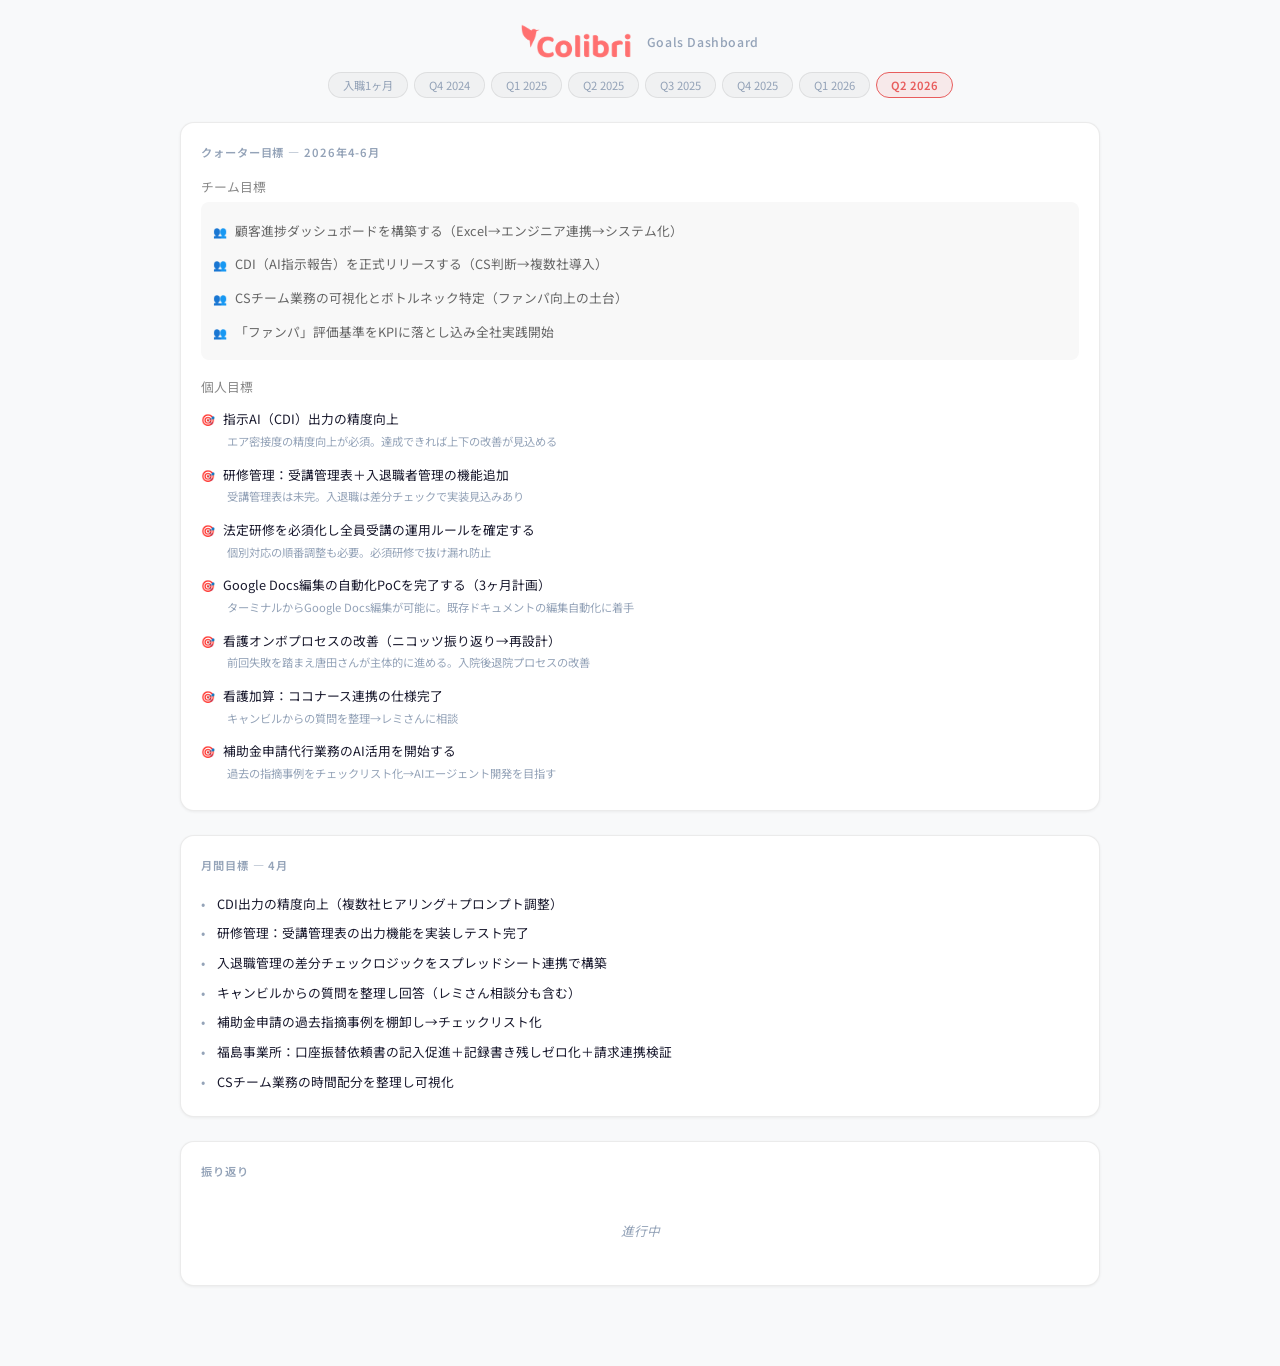
==== index.html @ 9af7ff1e "Initial commit: Colibri Goals Dashboard with Q1-Q2 2026 quarterly review data" ====
<!DOCTYPE html>
<html lang="ja">
<head>
  <meta charset="UTF-8">
  <meta name="viewport" content="width=device-width, initial-scale=1.0">
  <title>Colibri Goals Dashboard</title>
  <link rel="stylesheet" href="css/style.css">
</head>
<body>
  <div class="dashboard" id="app">

    <!-- Header -->
    <header class="header">
      <div class="header-brand">
        <img src="images/logo.png" alt="Colibri" class="header-logo">
        <span class="header-subtitle">Goals Dashboard</span>
      </div>
      <nav class="quarter-tabs" id="quarter-tabs"></nav>
    </header>

    <!-- Q Goals -->
    <section class="card section-gap" id="q-goals">
      <div class="card-title">クォーター目標</div>
      <div id="q-goals-content"></div>
    </section>

    <!-- Monthly Goals -->
    <section class="card section-gap" id="month-goals">
      <div class="card-title" id="month-goals-title">月間目標</div>
      <div id="month-goals-content"></div>
    </section>

    <!-- Review -->
    <section class="card section-gap" id="review">
      <div class="card-title">振り返り</div>
      <div id="review-content"></div>
    </section>

  </div>

  <script src="data/goals-data.js"></script>
  <script src="js/app.js"></script>
</body>
</html>
---- css/style.css ----
/* ===== Colibri Goals Dashboard — Light Theme ===== */

@import url('https://fonts.googleapis.com/css2?family=Noto+Sans+JP:wght@400;500;600;700&family=JetBrains+Mono:wght@400;500;700&display=swap');

*, *::before, *::after { box-sizing: border-box; margin: 0; padding: 0; }

:root {
  --bg: #f8f9fa;
  --card: #ffffff;
  --card-hover: #f1f3f5;
  --border: rgba(0,0,0,0.08);
  --border-light: rgba(0,0,0,0.12);
  --text: #1a1a2e;
  --text-dim: #475569;
  --text-muted: #94a3b8;
  --colibri: #e85d5d;
  --colibri-dim: rgba(232,93,93,0.1);
  --green: #16a34a;
  --yellow: #d97706;
  --red: #dc2626;
  --blue: #2563eb;
  --accent: #e85d5d;
}

html { font-size: 15px; scroll-behavior: smooth; }

body {
  font-family: 'Noto Sans JP', sans-serif;
  background: var(--bg);
  color: var(--text);
  line-height: 1.7;
  min-height: 100vh;
}

/* --- Layout --- */
.dashboard {
  max-width: 960px;
  margin: 0 auto;
  padding: 24px 20px 80px;
}

.section-gap { margin-top: 24px; }

/* --- Header --- */
.header {
  text-align: center;
  margin-bottom: 16px;
}
.header-brand {
  display: flex;
  align-items: center;
  justify-content: center;
  gap: 12px;
  margin-bottom: 12px;
}
.header-logo {
  height: 36px;
}
.header-subtitle {
  font-size: 0.82rem;
  color: var(--text-muted);
  font-weight: 500;
  letter-spacing: 0.05em;
}

/* --- Quarter Tabs --- */
.quarter-tabs {
  display: flex;
  justify-content: center;
  flex-wrap: wrap;
  gap: 6px;
}
.quarter-tab {
  background: rgba(0,0,0,0.03);
  border: 1px solid var(--border);
  color: var(--text-muted);
  padding: 4px 14px;
  border-radius: 16px;
  font-size: 0.75rem;
  cursor: pointer;
  transition: all 0.2s;
  font-family: inherit;
}
.quarter-tab:hover {
  background: rgba(0,0,0,0.06);
  color: var(--text);
}
.quarter-tab.active {
  background: var(--colibri-dim);
  border-color: var(--colibri);
  color: var(--colibri);
  font-weight: 600;
}

/* --- Cards --- */
.card {
  background: var(--card);
  border: 1px solid var(--border);
  border-radius: 14px;
  padding: 20px;
  box-shadow: 0 1px 3px rgba(0,0,0,0.06);
}
.card-title {
  font-size: 0.75rem;
  font-weight: 600;
  color: var(--text-muted);
  text-transform: uppercase;
  letter-spacing: 0.08em;
  margin-bottom: 14px;
}

/* --- Belief Banner --- */
.belief-banner {
  background: linear-gradient(135deg, rgba(232,93,93,0.06), rgba(232,93,93,0.02));
  border: 1px solid rgba(232,93,93,0.2);
  border-radius: 14px;
  padding: 24px;
  margin-top: 16px;
  box-shadow: 0 1px 3px rgba(0,0,0,0.04);
}
.belief-section {
  margin-bottom: 16px;
}
.belief-section:last-child {
  margin-bottom: 0;
}
.belief-label {
  font-size: 0.68rem;
  font-weight: 600;
  color: var(--colibri);
  text-transform: uppercase;
  letter-spacing: 0.1em;
  margin-bottom: 4px;
}
.belief-text {
  font-size: 0.92rem;
  color: var(--text);
  font-weight: 500;
}
.belief-sub {
  font-size: 0.78rem;
  color: var(--text-dim);
  margin-top: 4px;
  line-height: 1.6;
}

/* --- Q Goals --- */
.q-category { margin-bottom: 20px; }
.q-category:last-child { margin-bottom: 0; }
.q-cat-name {
  font-size: 0.78rem;
  font-weight: 600;
  color: var(--colibri);
  margin-bottom: 8px;
}
.q-goal {
  display: flex;
  align-items: flex-start;
  gap: 8px;
  padding: 6px 0;
  font-size: 0.85rem;
  color: var(--text);
}
.q-goal-icon { flex-shrink: 0; font-size: 0.75rem; margin-top: 2px; }
.q-goal.done { opacity: 0.5; }
.q-goal.done .q-goal-text { text-decoration: line-through; }
.q-goal-result {
  font-size: 0.75rem;
  color: var(--text-muted);
  margin-left: 4px;
}
.q-goal-result.achieved { color: var(--green); }
.q-goal-result.partial { color: var(--yellow); }
.q-goal-result.missed { color: var(--red); }

/* --- Month Goals --- */
.month-cat { margin-bottom: 16px; }
.month-cat:last-child { margin-bottom: 0; }
.month-cat-name {
  font-size: 0.78rem;
  font-weight: 600;
  color: var(--colibri);
  margin-bottom: 8px;
}
.month-goal-item {
  font-size: 0.85rem;
  color: var(--text);
  padding: 4px 0 4px 16px;
  position: relative;
}
.month-goal-item::before {
  content: '•';
  position: absolute;
  left: 0;
  color: var(--text-muted);
}
.month-tabs {
  display: flex;
  gap: 8px;
  margin-top: 16px;
}

/* --- Review --- */
.review-text {
  font-size: 0.85rem;
  color: var(--text-dim);
  line-height: 1.8;
  white-space: pre-wrap;
}
.review-section {
  margin-bottom: 16px;
  padding: 14px;
  background: rgba(0,0,0,0.02);
  border-radius: 8px;
  border-left: 3px solid var(--colibri);
}
.review-section-label {
  font-size: 0.72rem;
  font-weight: 600;
  color: var(--colibri);
  margin-bottom: 6px;
}
.review-achievement {
  display: inline-block;
  font-family: 'JetBrains Mono', monospace;
  font-size: 0.75rem;
  padding: 2px 8px;
  border-radius: 10px;
  margin-bottom: 8px;
}
.review-achievement.high { background: rgba(74,222,128,0.15); color: var(--green); }
.review-achievement.mid { background: rgba(251,191,36,0.15); color: var(--yellow); }
.review-achievement.low { background: rgba(248,113,113,0.15); color: var(--red); }

/* --- No Data --- */
.no-data {
  text-align: center;
  color: var(--text-muted);
  font-size: 0.85rem;
  padding: 24px 0;
}

/* --- Markdown-like --- */
.md-text strong { color: var(--text); font-weight: 600; }

/* --- Scrollbar --- */
::-webkit-scrollbar { width: 6px; }
::-webkit-scrollbar-track { background: transparent; }
::-webkit-scrollbar-thumb { background: rgba(0,0,0,0.15); border-radius: 3px; }
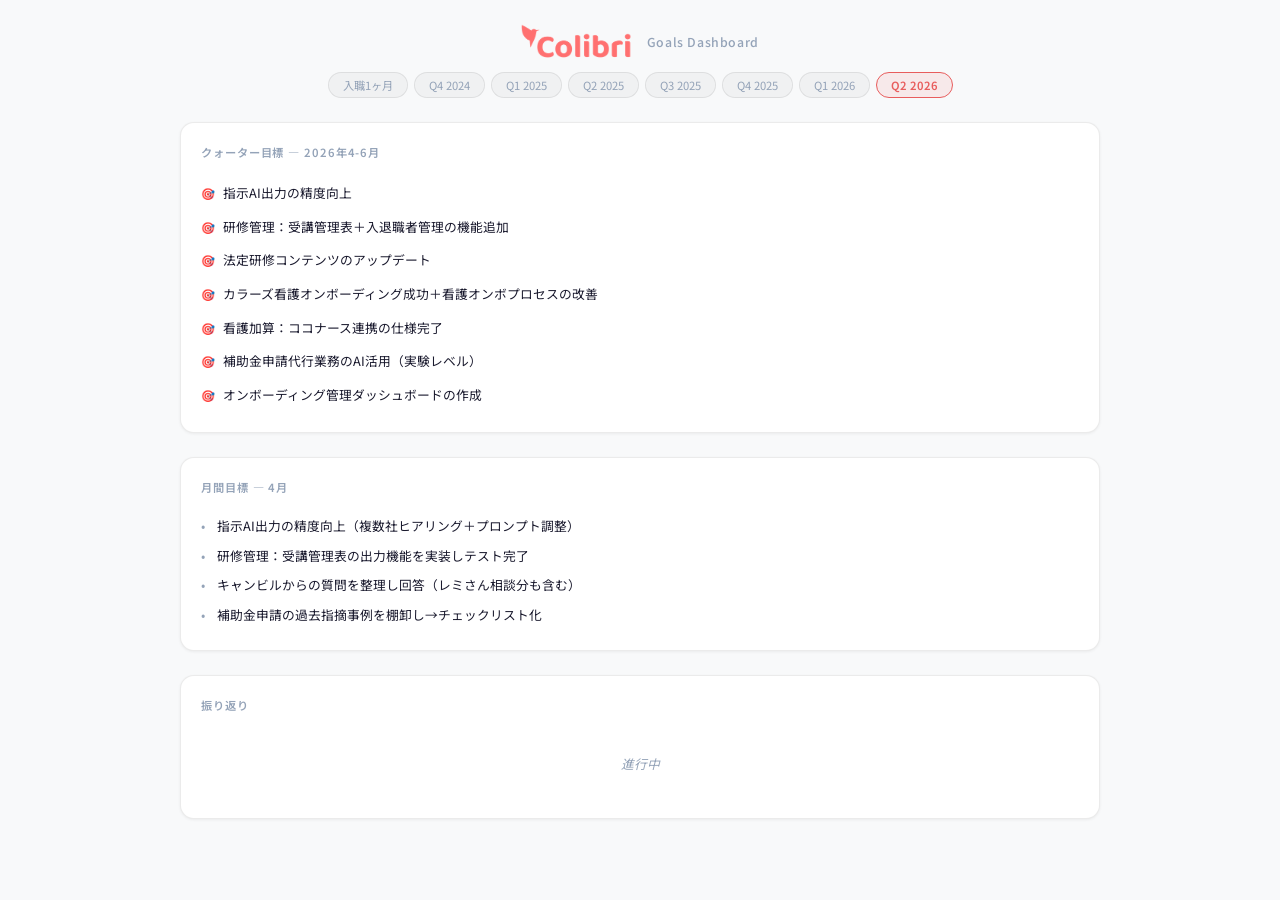
==== commit 212acd43: "Add favicon based on Colibri logo icon Coral rounded-square background with white hummingbird glyph," ====
--- a/index.html
+++ b/index.html
@@ -5,6 +5,10 @@
   <meta name="viewport" content="width=device-width, initial-scale=1.0">
   <title>Colibri Goals Dashboard</title>
   <link rel="stylesheet" href="css/style.css">
+  <link rel="icon" type="image/x-icon" href="images/favicon.ico">
+  <link rel="icon" type="image/png" sizes="32x32" href="images/favicon-32.png">
+  <link rel="icon" type="image/png" sizes="16x16" href="images/favicon-16.png">
+  <link rel="apple-touch-icon" href="images/apple-touch-icon.png">
 </head>
 <body>
   <div class="dashboard" id="app">
